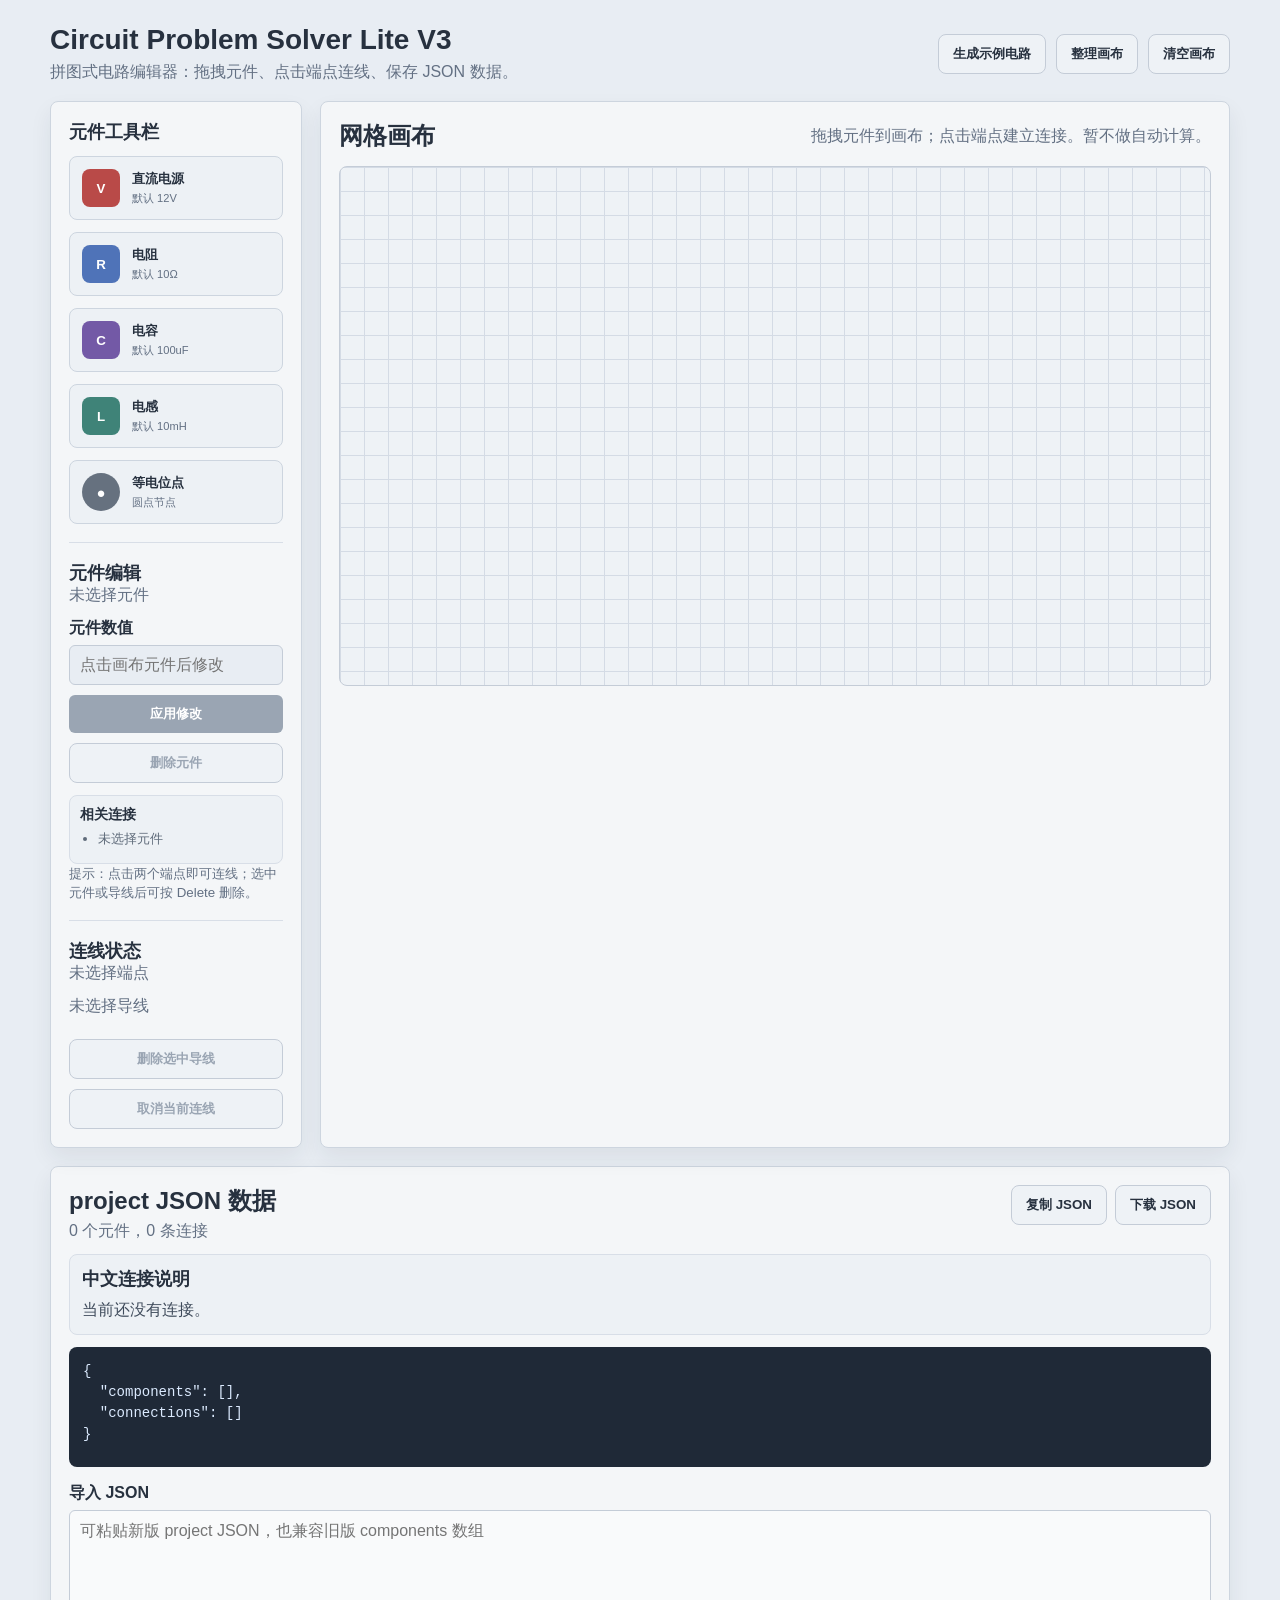
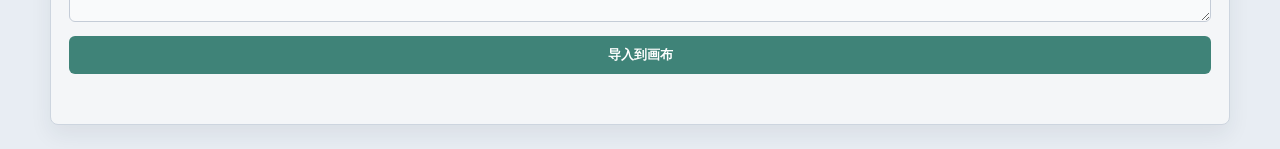
==== circuit-problem-solver-lite/index.html @ d9199112 "Add canvas arrange and connection details" ====
<!DOCTYPE html>
<html lang="zh-CN">
<head>
  <meta charset="UTF-8">
  <meta name="viewport" content="width=device-width, initial-scale=1.0">
  <title>Circuit Problem Solver Lite V3</title>
  <link rel="stylesheet" href="style.css">
</head>
<body>
  <main class="app">
    <header class="topbar">
      <div>
        <h1>Circuit Problem Solver Lite V3</h1>
        <p>拼图式电路编辑器：拖拽元件、点击端点连线、保存 JSON 数据。</p>
      </div>
      <div class="topbar-actions">
        <button id="exampleBtn" class="ghost-button" type="button">生成示例电路</button>
        <button id="arrangeBtn" class="ghost-button" type="button">整理画布</button>
        <button id="clearBtn" class="ghost-button danger" type="button">清空画布</button>
      </div>
    </header>

    <section class="workspace">
      <aside class="toolbar" aria-label="元件工具栏">
        <h2>元件工具栏</h2>

        <!-- 工具栏元件：拖拽到右侧画布即可创建对应元件 -->
        <button class="tool-item source-tool" type="button" data-type="source">
          <span class="tool-symbol">V</span>
          <span>
            <strong>直流电源</strong>
            <small>默认 12V</small>
          </span>
        </button>

        <button class="tool-item resistor-tool" type="button" data-type="resistor">
          <span class="tool-symbol">R</span>
          <span>
            <strong>电阻</strong>
            <small>默认 10Ω</small>
          </span>
        </button>

        <button class="tool-item capacitor-tool" type="button" data-type="capacitor">
          <span class="tool-symbol">C</span>
          <span>
            <strong>电容</strong>
            <small>默认 100uF</small>
          </span>
        </button>

        <button class="tool-item inductor-tool" type="button" data-type="inductor">
          <span class="tool-symbol">L</span>
          <span>
            <strong>电感</strong>
            <small>默认 10mH</small>
          </span>
        </button>

        <button class="tool-item node-tool" type="button" data-type="node">
          <span class="tool-symbol">●</span>
          <span>
            <strong>等电位点</strong>
            <small>圆点节点</small>
          </span>
        </button>

        <div class="editor-panel">
          <h2>元件编辑</h2>
          <p id="selectedName">未选择元件</p>
          <label for="valueInput">元件数值</label>
          <input id="valueInput" type="text" placeholder="点击画布元件后修改" disabled>
          <button id="applyValueBtn" class="apply-button" type="button" disabled>应用修改</button>
          <button id="deleteBtn" class="ghost-button danger full" type="button" disabled>删除元件</button>
          <div class="connection-list">
            <strong>相关连接</strong>
            <ul id="componentConnectionList">
              <li>未选择元件</li>
            </ul>
          </div>
          <small>提示：点击两个端点即可连线；选中元件或导线后可按 Delete 删除。</small>
        </div>

        <div class="editor-panel">
          <h2>连线状态</h2>
          <p id="connectionHint">未选择端点</p>
          <p id="selectedConnectionText">未选择导线</p>
          <button id="deleteConnectionBtn" class="ghost-button danger full" type="button" disabled>删除选中导线</button>
          <button id="cancelConnectionBtn" class="ghost-button full" type="button" disabled>取消当前连线</button>
        </div>
      </aside>

      <section class="canvas-area">
        <div class="canvas-title">
          <h2>网格画布</h2>
          <p>拖拽元件到画布；点击端点建立连接。暂不做自动计算。</p>
        </div>

        <!-- 画布区域：SVG 用于画线，元件由 JavaScript 渲染 -->
        <div id="canvas" class="circuit-canvas" aria-label="电路编辑画布">
          <svg id="wireLayer" class="wire-layer" aria-hidden="true"></svg>
          <div id="componentLayer" class="component-layer"></div>
        </div>
      </section>
    </section>

    <section class="json-panel">
      <div class="json-header">
        <div>
          <h2>project JSON 数据</h2>
          <span id="countText">0 个元件，0 条连接</span>
        </div>
        <div class="json-actions">
          <button id="copyJsonBtn" class="ghost-button" type="button">复制 JSON</button>
          <button id="downloadJsonBtn" class="ghost-button" type="button">下载 JSON</button>
        </div>
      </div>
      <div class="summary-panel">
        <h2>中文连接说明</h2>
        <p id="circuitSummary">当前还没有连接。</p>
      </div>
      <pre id="jsonOutput">{
  "components": [],
  "connections": []
}</pre>

      <div class="import-panel">
        <label for="importInput">导入 JSON</label>
        <textarea id="importInput" rows="5" placeholder="可粘贴新版 project JSON，也兼容旧版 components 数组"></textarea>
        <button id="importJsonBtn" class="apply-button" type="button">导入到画布</button>
        <p id="statusText" class="status-text"></p>
      </div>
    </section>
  </main>

  <script src="script.js"></script>
</body>
</html>
---- circuit-problem-solver-lite/style.css ----
* {
  box-sizing: border-box;
}

body {
  margin: 0;
  min-height: 100vh;
  font-family: Arial, "Microsoft YaHei", sans-serif;
  color: #27313f;
  background: #e8edf3;
}

.app {
  width: min(1180px, calc(100% - 32px));
  margin: 0 auto;
  padding: 24px 0;
}

.topbar {
  display: flex;
  align-items: center;
  justify-content: space-between;
  gap: 16px;
  margin-bottom: 18px;
}

.topbar-actions {
  display: flex;
  gap: 10px;
  flex-wrap: wrap;
  justify-content: flex-end;
}

.topbar h1,
.toolbar h2,
.canvas-title h2,
.json-header h2 {
  margin: 0;
}

.topbar h1 {
  font-size: 28px;
}

.topbar p,
.canvas-title p {
  margin: 6px 0 0;
  color: #637083;
}

.workspace {
  display: grid;
  grid-template-columns: 252px minmax(0, 1fr);
  gap: 18px;
}

.toolbar,
.canvas-area,
.json-panel {
  border: 1px solid #cdd5df;
  border-radius: 8px;
  background: #f4f6f8;
  box-shadow: 0 10px 22px rgba(31, 41, 55, 0.07);
}

.toolbar {
  padding: 18px;
}

.toolbar h2,
.editor-panel h2 {
  font-size: 18px;
}

.tool-item {
  width: 100%;
  display: flex;
  align-items: center;
  gap: 12px;
  margin-top: 12px;
  padding: 12px;
  border: 1px solid #cdd5df;
  border-radius: 8px;
  color: #27313f;
  background: #edf1f5;
  text-align: left;
  cursor: grab;
}

.tool-item:active {
  cursor: grabbing;
}

.tool-item:hover {
  border-color: #5678b9;
  background: #e5ebf3;
}

.tool-symbol {
  width: 38px;
  height: 38px;
  display: inline-flex;
  align-items: center;
  justify-content: center;
  border-radius: 8px;
  color: #ffffff;
  font-weight: 700;
}

.source-tool .tool-symbol,
.component.type-source .component-symbol {
  background: #b94a48;
}

.resistor-tool .tool-symbol,
.component.type-resistor .component-symbol {
  background: #4f73b8;
}

.capacitor-tool .tool-symbol,
.component.type-capacitor .component-symbol {
  background: #7359a6;
}

.inductor-tool .tool-symbol,
.component.type-inductor .component-symbol {
  background: #3f8378;
}

.node-tool .tool-symbol {
  background: #66717f;
  border-radius: 50%;
  font-size: 15px;
}

.tool-item small {
  display: block;
  margin-top: 3px;
  color: #637083;
}

.editor-panel {
  margin-top: 18px;
  padding-top: 18px;
  border-top: 1px solid #d8dee7;
}

.editor-panel p,
.editor-panel small,
.status-text {
  color: #637083;
}

.editor-panel p {
  margin: 0 0 12px;
}

.editor-panel label,
.import-panel label {
  display: block;
  margin-bottom: 6px;
  font-weight: 700;
}

.editor-panel input,
.import-panel textarea {
  width: 100%;
  padding: 10px;
  border: 1px solid #c4ccd7;
  border-radius: 6px;
  background: #f9fafb;
  color: #27313f;
  font: inherit;
}

.editor-panel input:disabled {
  color: #8b96a5;
  background: #e8edf3;
}

.connection-list {
  margin-top: 12px;
  padding: 10px;
  border: 1px solid #d8dee7;
  border-radius: 8px;
  background: #edf1f5;
}

.connection-list strong {
  display: block;
  margin-bottom: 6px;
  font-size: 14px;
}

.connection-list ul {
  margin: 0;
  padding-left: 18px;
}

.connection-list li {
  margin: 4px 0;
  color: #5f6b7a;
  font-size: 13px;
  line-height: 1.45;
}

.apply-button {
  width: 100%;
  margin-top: 10px;
  padding: 10px;
  border: 0;
  border-radius: 6px;
  color: #ffffff;
  background: #3f8378;
  font-weight: 700;
  cursor: pointer;
}

.apply-button:disabled {
  cursor: not-allowed;
  background: #9aa5b3;
}

.ghost-button {
  flex: 0 0 auto;
  padding: 10px 14px;
  border: 1px solid #c4ccd7;
  border-radius: 8px;
  color: #27313f;
  background: #eef2f6;
  font-weight: 700;
  cursor: pointer;
}

.ghost-button:hover {
  border-color: #5678b9;
  color: #395f9e;
}

.ghost-button.danger:hover {
  border-color: #b94a48;
  color: #b94a48;
}

.ghost-button.full {
  width: 100%;
  margin-top: 10px;
}

.ghost-button:disabled {
  color: #9aa5b3;
  cursor: not-allowed;
}

.canvas-area {
  min-width: 0;
  padding: 18px;
}

.canvas-title {
  display: flex;
  align-items: flex-start;
  justify-content: space-between;
  gap: 12px;
  margin-bottom: 14px;
}

.circuit-canvas {
  position: relative;
  min-height: 520px;
  overflow: hidden;
  border: 1px solid #c4ccd7;
  border-radius: 8px;
  background-color: #eef2f6;
  background-image:
    linear-gradient(#d4dbe5 1px, transparent 1px),
    linear-gradient(90deg, #d4dbe5 1px, transparent 1px);
  background-size: 24px 24px;
}

.circuit-canvas.drag-over {
  border-color: #5678b9;
  box-shadow: inset 0 0 0 2px rgba(86, 120, 185, 0.22);
}

.wire-layer,
.component-layer {
  position: absolute;
  inset: 0;
}

.wire-layer {
  width: 100%;
  height: 100%;
  pointer-events: auto;
}

.component-layer {
  pointer-events: none;
}

.connection-line {
  fill: none;
  stroke: #4b5563;
  stroke-width: 4;
  stroke-linecap: square;
  stroke-linejoin: miter;
  cursor: pointer;
  pointer-events: stroke;
}

.connection-line.selected {
  stroke: #b94a48;
  stroke-width: 6;
}

.connection-hit-area {
  fill: none;
  stroke: transparent;
  stroke-width: 16;
  stroke-linecap: square;
  stroke-linejoin: miter;
  cursor: pointer;
  pointer-events: stroke;
}

.component {
  position: absolute;
  width: 116px;
  height: 58px;
  min-width: 0;
  padding: 10px 12px;
  border: 2px solid #334155;
  border-radius: 8px;
  background: #f8fafc;
  box-shadow: 0 8px 18px rgba(15, 23, 42, 0.13);
  cursor: move;
  pointer-events: auto;
  user-select: none;
}

.component.type-node {
  display: flex;
  align-items: center;
  justify-content: center;
  padding: 0;
  border: 0;
  border-radius: 50%;
  background: transparent;
  box-shadow: none;
}

.component.type-node .component-name {
  position: absolute;
  top: 22px;
  left: 50%;
  color: #5f6b7a;
  font-size: 12px;
  transform: translateX(-50%);
}

.component.type-node .component-symbol,
.component.type-node .component-value {
  display: none;
}

.component.type-node.selected {
  border-color: transparent;
  box-shadow: none;
}

.component.type-node.selected .terminal.center {
  box-shadow: 0 0 0 4px rgba(86, 120, 185, 0.22);
}

.component.selected {
  border-color: #5678b9;
  box-shadow: 0 0 0 3px rgba(86, 120, 185, 0.2), 0 8px 18px rgba(15, 23, 42, 0.13);
}

.component-name {
  display: block;
  font-weight: 700;
}

.component-value {
  display: block;
  margin-top: 4px;
  color: #5f6b7a;
  font-size: 14px;
}

.component-symbol {
  position: absolute;
  top: -12px;
  right: -12px;
  width: 28px;
  height: 28px;
  display: inline-flex;
  align-items: center;
  justify-content: center;
  border-radius: 50%;
  color: #ffffff;
  font-size: 13px;
  font-weight: 700;
}

.terminal {
  position: absolute;
  top: 50%;
  width: 14px;
  height: 14px;
  border: 2px solid #27313f;
  border-radius: 50%;
  background: #eef2f6;
  transform: translateY(-50%);
  cursor: crosshair;
  color: #27313f;
  font-size: 10px;
  font-weight: 700;
  line-height: 10px;
  text-align: center;
}

.terminal.left {
  left: -9px;
}

.terminal.right {
  right: -9px;
}

.terminal.center {
  left: 50%;
  top: 50%;
  width: 16px;
  height: 16px;
  background: #66717f;
  transform: translate(-50%, -50%);
  color: transparent;
}

.terminal.active {
  border-color: #b94a48;
  background: #ffd9d6;
}

.json-panel {
  margin-top: 18px;
  padding: 18px;
}

.json-header {
  display: flex;
  align-items: flex-start;
  justify-content: space-between;
  gap: 12px;
  margin-bottom: 12px;
}

.json-actions {
  display: flex;
  gap: 8px;
}

.summary-panel {
  margin-bottom: 12px;
  padding: 12px;
  border: 1px solid #d8dee7;
  border-radius: 8px;
  background: #edf1f5;
}

.summary-panel h2 {
  margin: 0 0 6px;
  font-size: 18px;
}

.summary-panel p {
  margin: 0;
  color: #3f4b5b;
  line-height: 1.6;
}

#countText {
  display: inline-block;
  margin-top: 4px;
  color: #637083;
}

pre {
  min-height: 120px;
  max-height: 280px;
  overflow: auto;
  margin: 0;
  padding: 14px;
  border-radius: 8px;
  color: #dbeafe;
  background: #1f2937;
  font-size: 14px;
  line-height: 1.5;
}

.import-panel {
  margin-top: 16px;
}

.import-panel textarea {
  resize: vertical;
}

.status-text {
  min-height: 22px;
  margin: 10px 0 0;
}

.status-text.error {
  color: #b94a48;
}

.status-text.success {
  color: #3f8378;
}

@media (max-width: 760px) {
  .topbar,
  .canvas-title,
  .json-header {
    flex-direction: column;
    align-items: stretch;
  }

  .topbar-actions {
    justify-content: stretch;
  }

  .topbar-actions .ghost-button {
    width: 100%;
  }

  .workspace {
    grid-template-columns: 1fr;
  }

  .json-actions {
    flex-direction: column;
  }

  .circuit-canvas {
    min-height: 420px;
  }
}
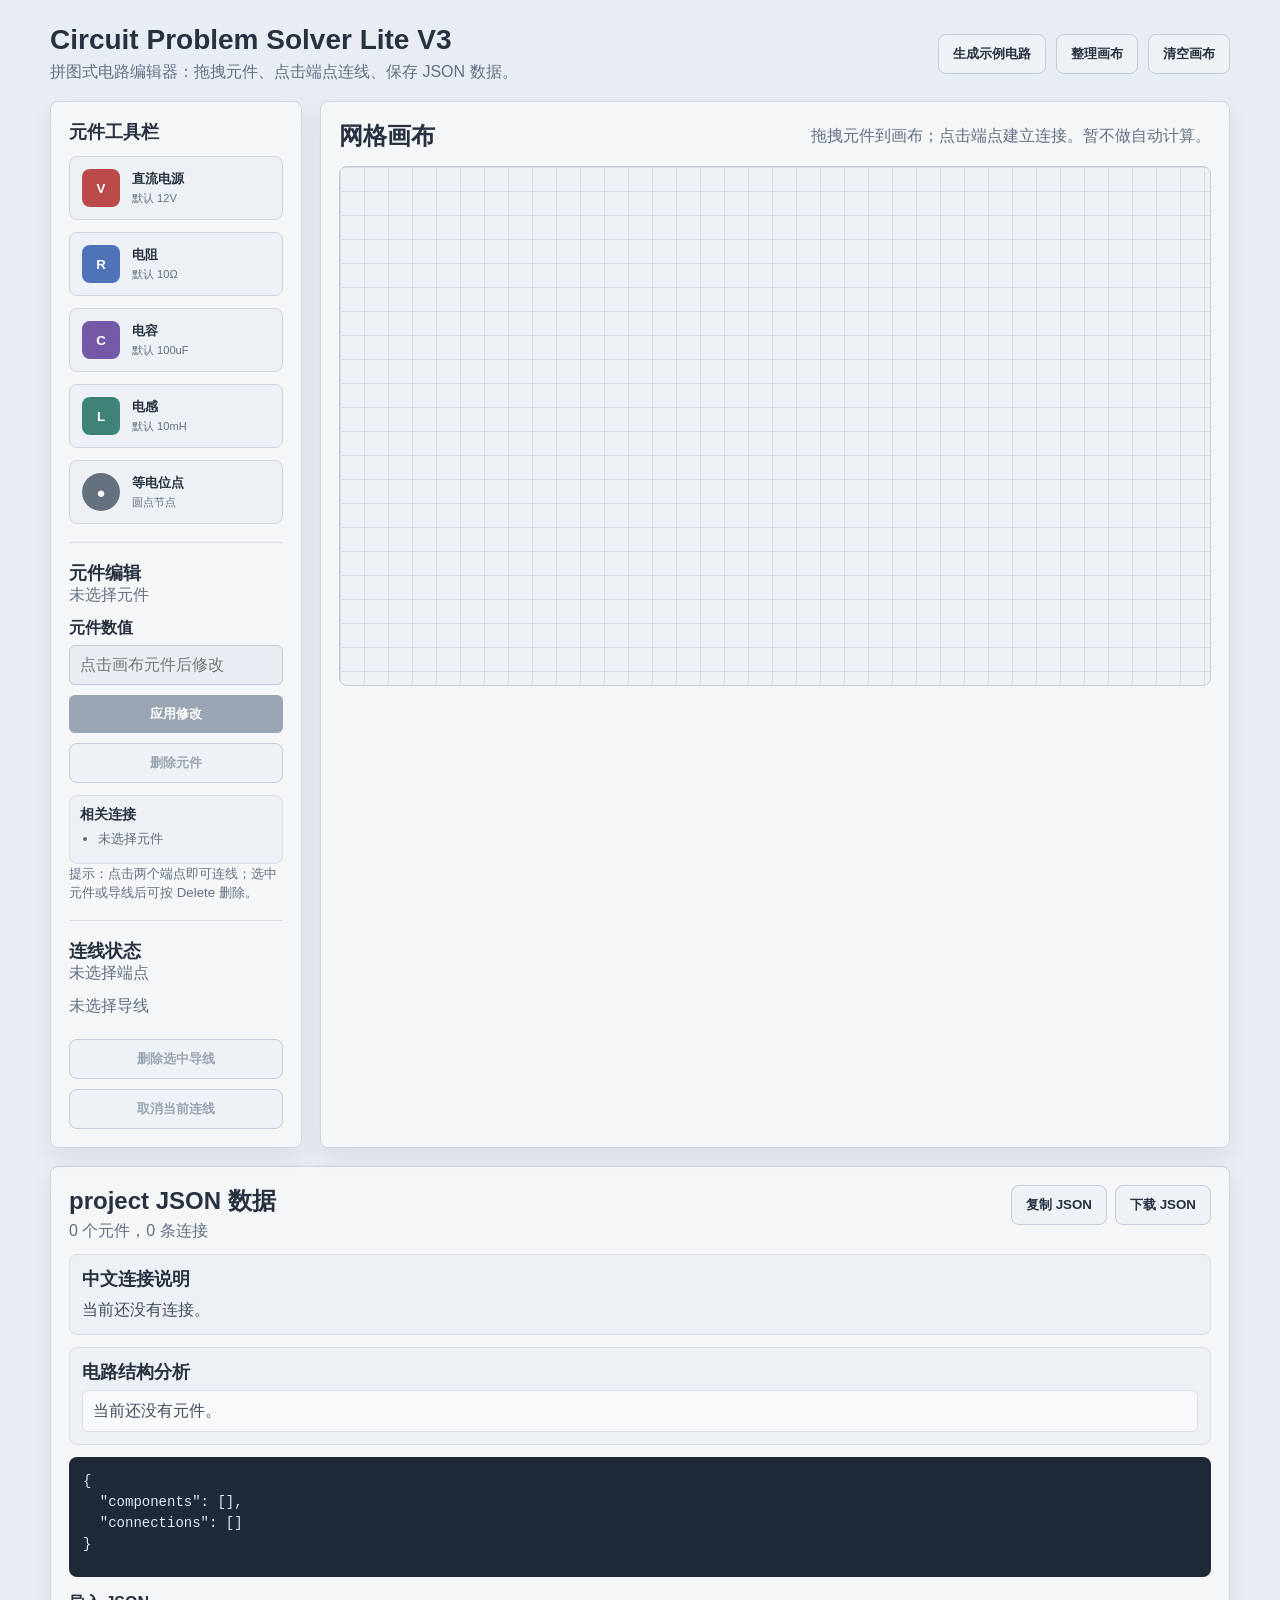
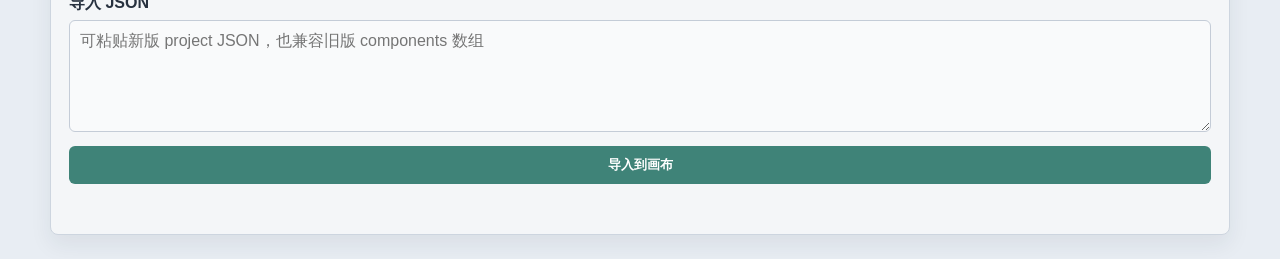
==== commit f955a460: "Add circuit structure analysis" ====
--- a/circuit-problem-solver-lite/index.html
+++ b/circuit-problem-solver-lite/index.html
@@ -119,6 +119,12 @@
         <h2>中文连接说明</h2>
         <p id="circuitSummary">当前还没有连接。</p>
       </div>
+      <div class="summary-panel">
+        <h2>电路结构分析</h2>
+        <ul id="circuitAnalysis" class="analysis-list">
+          <li>当前还没有元件。</li>
+        </ul>
+      </div>
       <pre id="jsonOutput">{
   "components": [],
   "connections": []
--- a/circuit-problem-solver-lite/style.css
+++ b/circuit-problem-solver-lite/style.css
@@ -324,6 +324,21 @@
   pointer-events: stroke;
 }
 
+.wire-handle {
+  fill: #ffffff;
+  stroke: #b94a48;
+  stroke-width: 2;
+  pointer-events: auto;
+}
+
+.wire-handle.horizontal-drag {
+  cursor: ew-resize;
+}
+
+.wire-handle.vertical-drag {
+  cursor: ns-resize;
+}
+
 .component {
   position: absolute;
   width: 116px;
@@ -352,7 +367,7 @@
 
 .component.type-node .component-name {
   position: absolute;
-  top: 22px;
+  top: 31px;
   left: 50%;
   color: #5f6b7a;
   font-size: 12px;
@@ -433,8 +448,8 @@
 .terminal.center {
   left: 50%;
   top: 50%;
-  width: 16px;
-  height: 16px;
+  width: 14px;
+  height: 14px;
   background: #66717f;
   transform: translate(-50%, -50%);
   color: transparent;
@@ -480,6 +495,23 @@
   margin: 0;
   color: #3f4b5b;
   line-height: 1.6;
+}
+
+.analysis-list {
+  display: grid;
+  gap: 8px;
+  margin: 0;
+  padding: 0;
+  list-style: none;
+}
+
+.analysis-list li {
+  padding: 8px 10px;
+  border: 1px solid #d8dee7;
+  border-radius: 6px;
+  color: #3f4b5b;
+  background: #f7f9fb;
+  line-height: 1.5;
 }
 
 #countText {
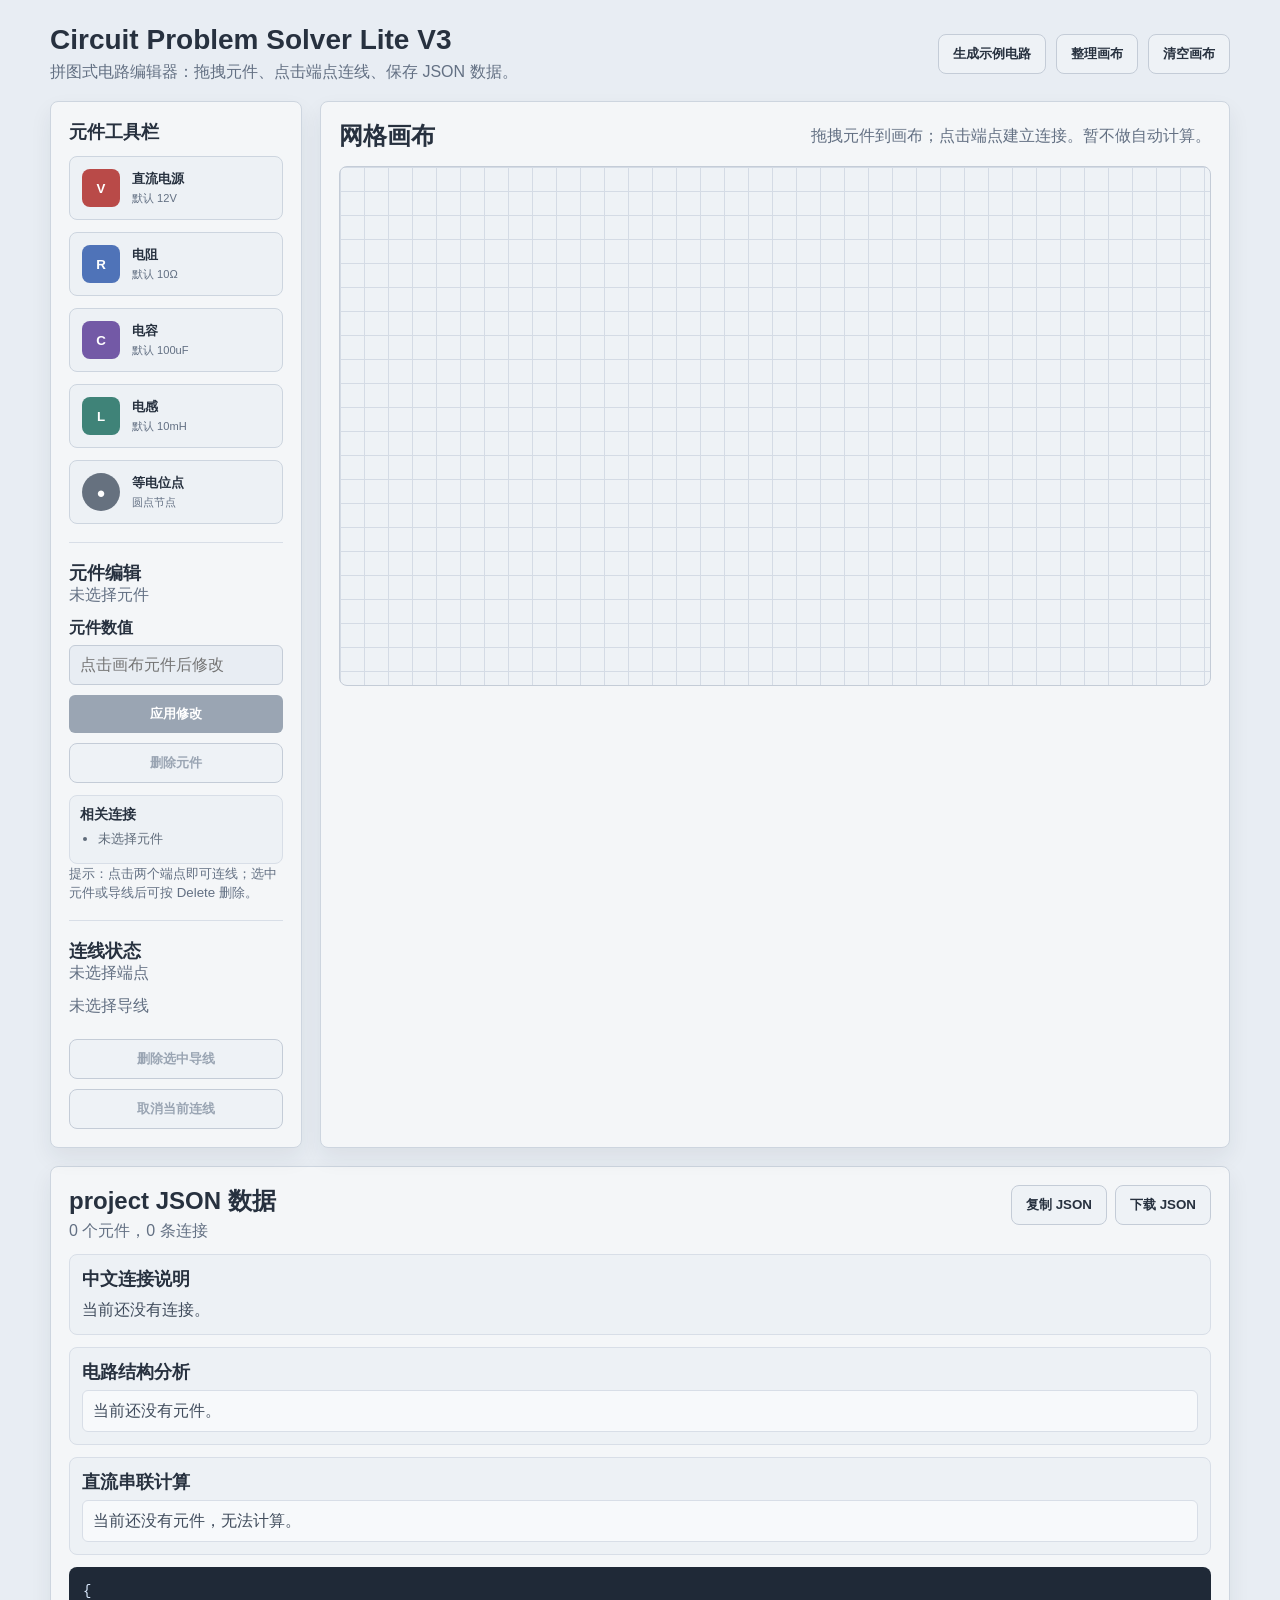
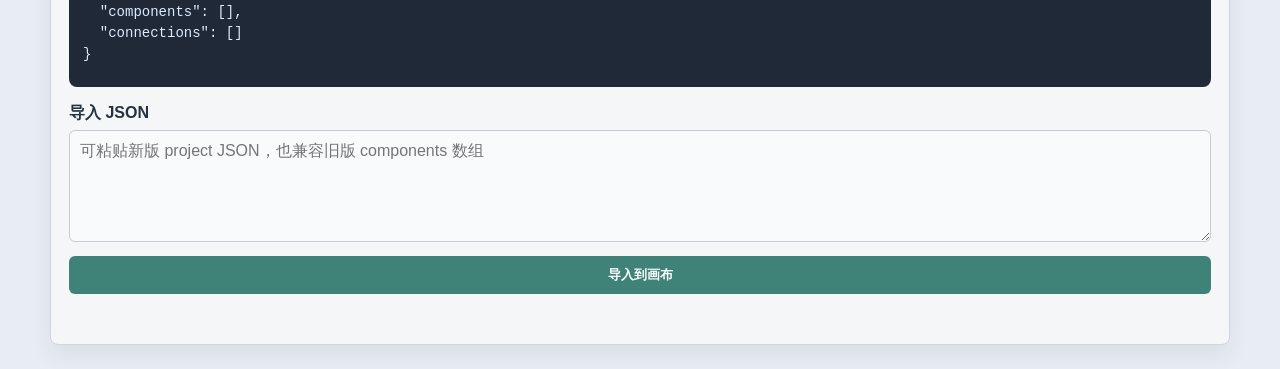
==== commit 9e556609: "Add basic series circuit calculation" ====
--- a/circuit-problem-solver-lite/index.html
+++ b/circuit-problem-solver-lite/index.html
@@ -125,6 +125,12 @@
           <li>当前还没有元件。</li>
         </ul>
       </div>
+      <div class="summary-panel">
+        <h2>直流串联计算</h2>
+        <ul id="calculationResult" class="analysis-list">
+          <li>当前还没有可计算的串联电路。</li>
+        </ul>
+      </div>
       <pre id="jsonOutput">{
   "components": [],
   "connections": []
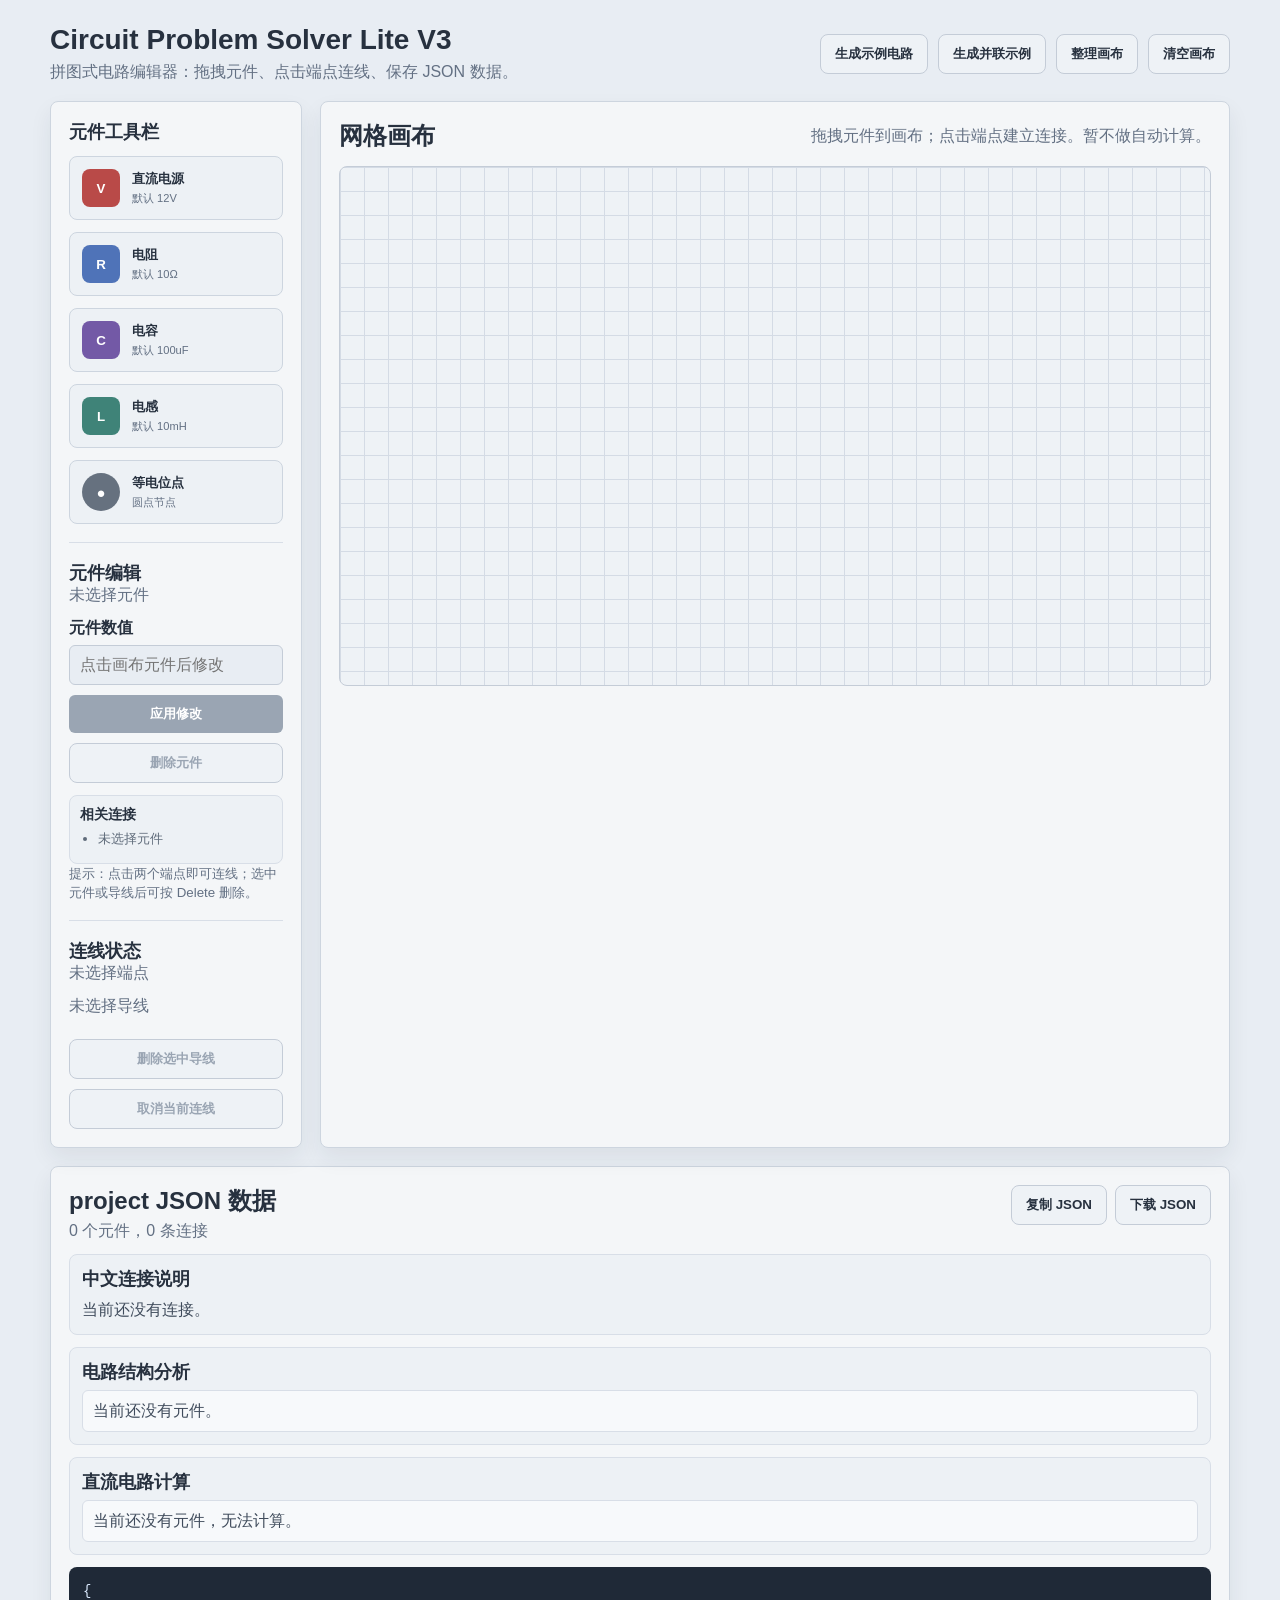
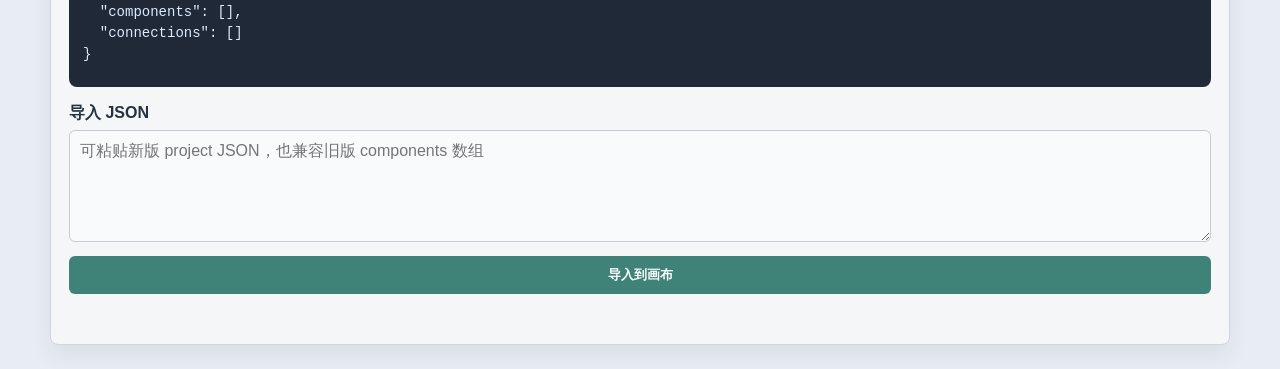
==== commit a6c95b73: "Add basic parallel circuit calculation" ====
--- a/circuit-problem-solver-lite/index.html
+++ b/circuit-problem-solver-lite/index.html
@@ -15,6 +15,7 @@
       </div>
       <div class="topbar-actions">
         <button id="exampleBtn" class="ghost-button" type="button">生成示例电路</button>
+        <button id="parallelExampleBtn" class="ghost-button" type="button">生成并联示例</button>
         <button id="arrangeBtn" class="ghost-button" type="button">整理画布</button>
         <button id="clearBtn" class="ghost-button danger" type="button">清空画布</button>
       </div>
@@ -126,9 +127,9 @@
         </ul>
       </div>
       <div class="summary-panel">
-        <h2>直流串联计算</h2>
+        <h2>直流电路计算</h2>
         <ul id="calculationResult" class="analysis-list">
-          <li>当前还没有可计算的串联电路。</li>
+          <li>当前还没有可计算的直流电路。</li>
         </ul>
       </div>
       <pre id="jsonOutput">{
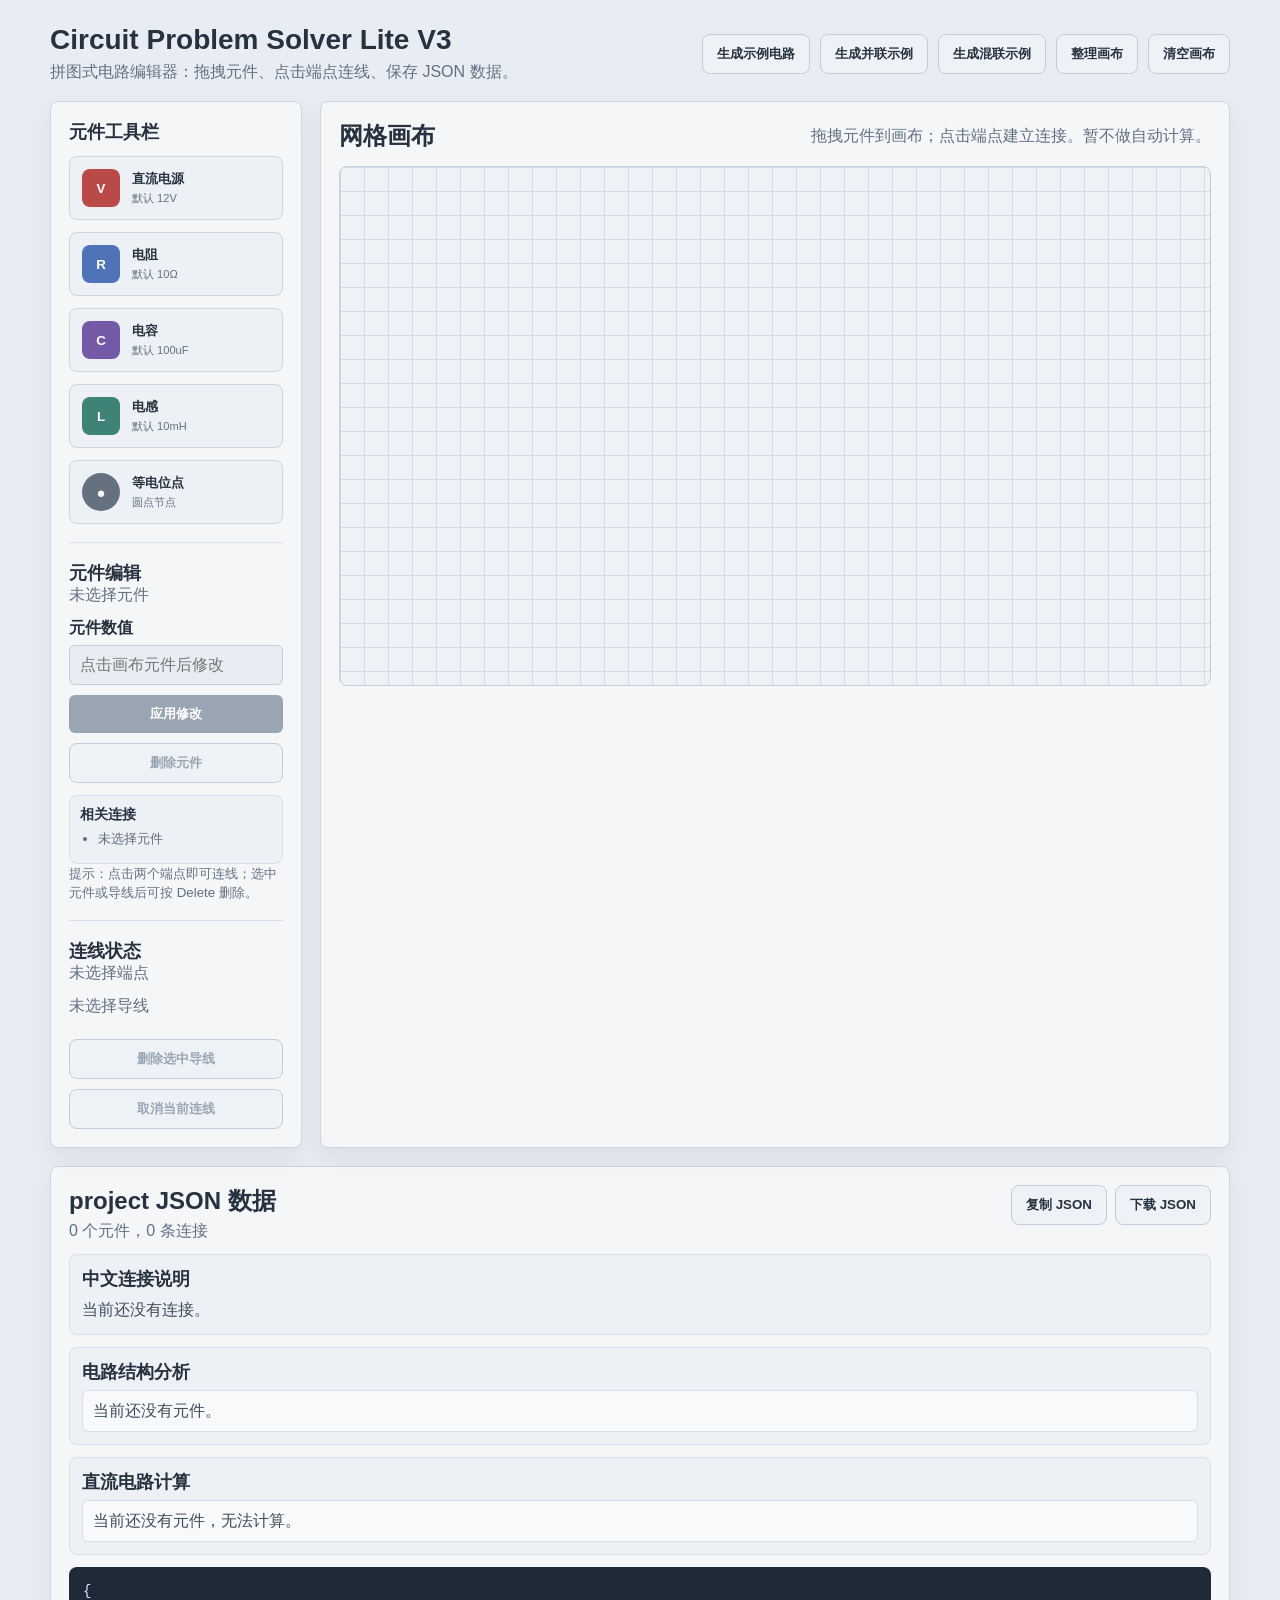
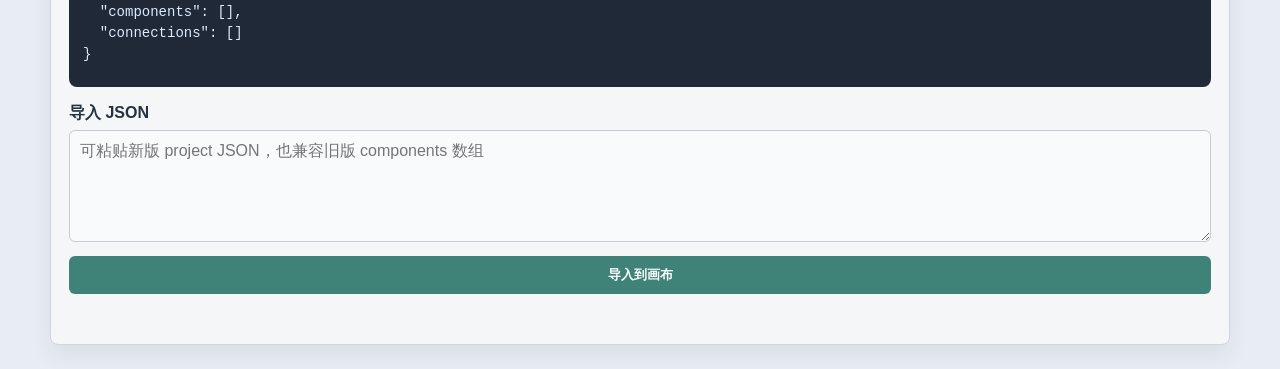
==== commit 9fe417f8: "Add basic mixed circuit calculation" ====
--- a/circuit-problem-solver-lite/index.html
+++ b/circuit-problem-solver-lite/index.html
@@ -16,6 +16,7 @@
       <div class="topbar-actions">
         <button id="exampleBtn" class="ghost-button" type="button">生成示例电路</button>
         <button id="parallelExampleBtn" class="ghost-button" type="button">生成并联示例</button>
+        <button id="mixedExampleBtn" class="ghost-button" type="button">生成混联示例</button>
         <button id="arrangeBtn" class="ghost-button" type="button">整理画布</button>
         <button id="clearBtn" class="ghost-button danger" type="button">清空画布</button>
       </div>
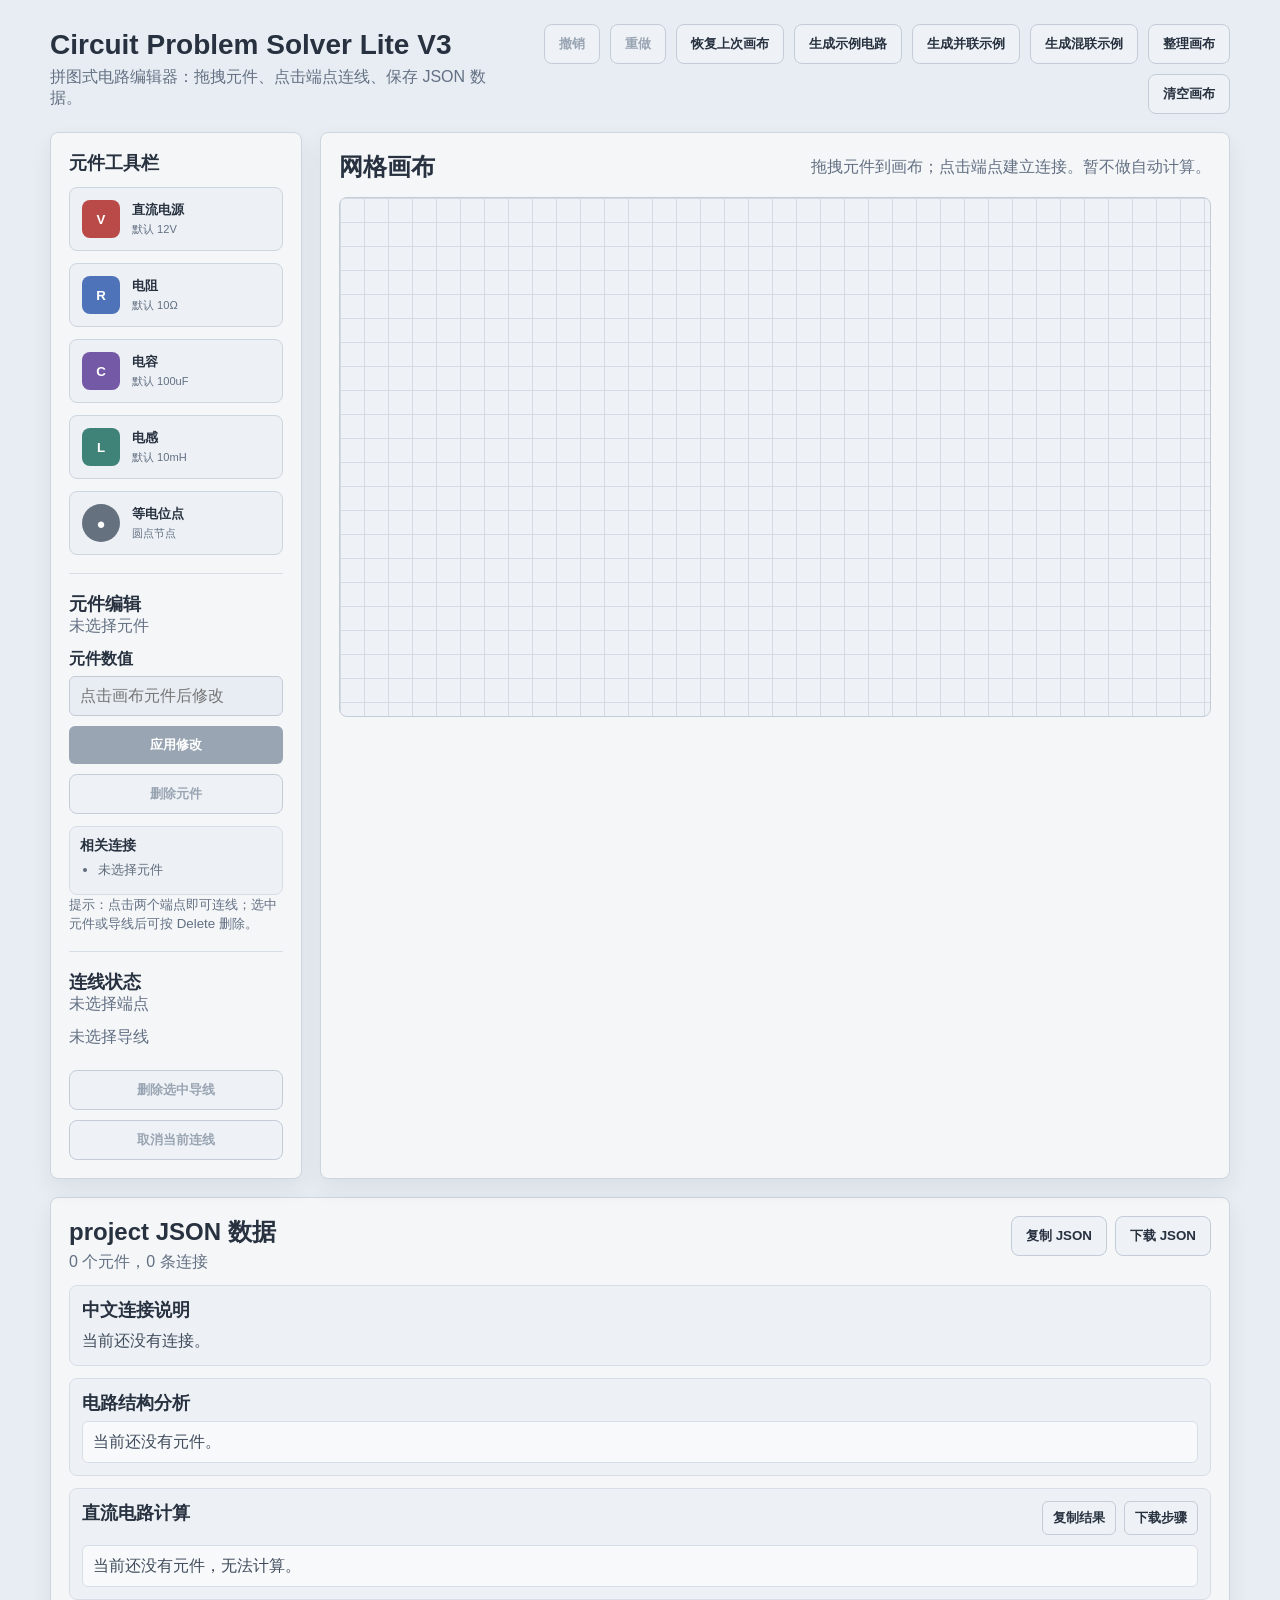
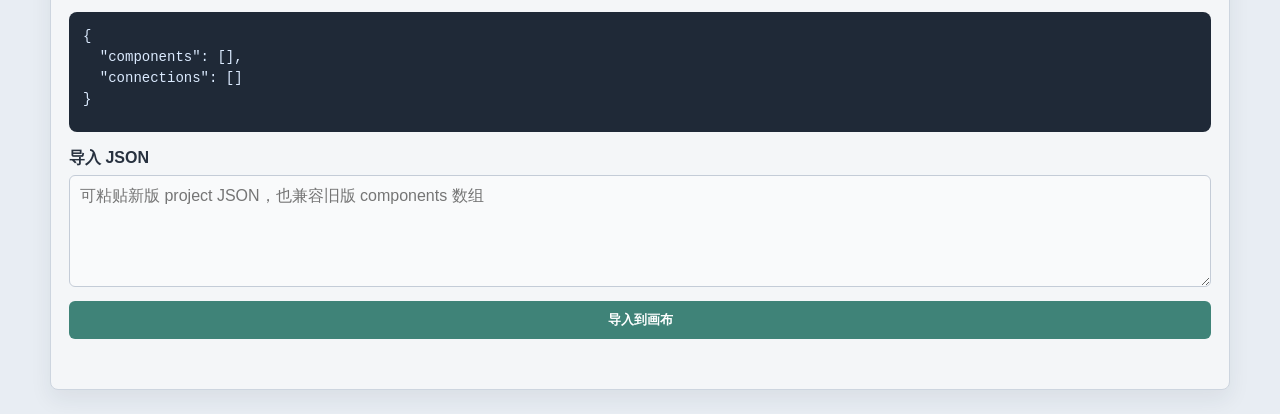
==== commit 887421af: "Add editor history and autosave" ====
--- a/circuit-problem-solver-lite/index.html
+++ b/circuit-problem-solver-lite/index.html
@@ -14,6 +14,9 @@
         <p>拼图式电路编辑器：拖拽元件、点击端点连线、保存 JSON 数据。</p>
       </div>
       <div class="topbar-actions">
+        <button id="undoBtn" class="ghost-button" type="button" disabled>撤销</button>
+        <button id="redoBtn" class="ghost-button" type="button" disabled>重做</button>
+        <button id="restoreSavedBtn" class="ghost-button" type="button">恢复上次画布</button>
         <button id="exampleBtn" class="ghost-button" type="button">生成示例电路</button>
         <button id="parallelExampleBtn" class="ghost-button" type="button">生成并联示例</button>
         <button id="mixedExampleBtn" class="ghost-button" type="button">生成混联示例</button>
@@ -129,6 +132,10 @@
       </div>
       <div class="summary-panel">
         <h2>直流电路计算</h2>
+        <div class="summary-actions calculation-actions">
+          <button id="copyCalculationBtn" class="ghost-button small" type="button">复制结果</button>
+          <button id="downloadCalculationBtn" class="ghost-button small" type="button">下载步骤</button>
+        </div>
         <ul id="calculationResult" class="analysis-list">
           <li>当前还没有可计算的直流电路。</li>
         </ul>
--- a/circuit-problem-solver-lite/style.css
+++ b/circuit-problem-solver-lite/style.css
@@ -491,6 +491,19 @@
   font-size: 18px;
 }
 
+.summary-actions {
+  display: flex;
+  justify-content: flex-end;
+  gap: 8px;
+  margin: -30px 0 10px;
+}
+
+.ghost-button.small {
+  padding: 7px 10px;
+  border-radius: 6px;
+  font-size: 13px;
+}
+
 .summary-panel p {
   margin: 0;
   color: #3f4b5b;
@@ -578,6 +591,15 @@
     flex-direction: column;
   }
 
+  .summary-actions {
+    justify-content: stretch;
+    margin: 8px 0 10px;
+  }
+
+  .summary-actions .ghost-button {
+    flex: 1 1 0;
+  }
+
   .circuit-canvas {
     min-height: 420px;
   }
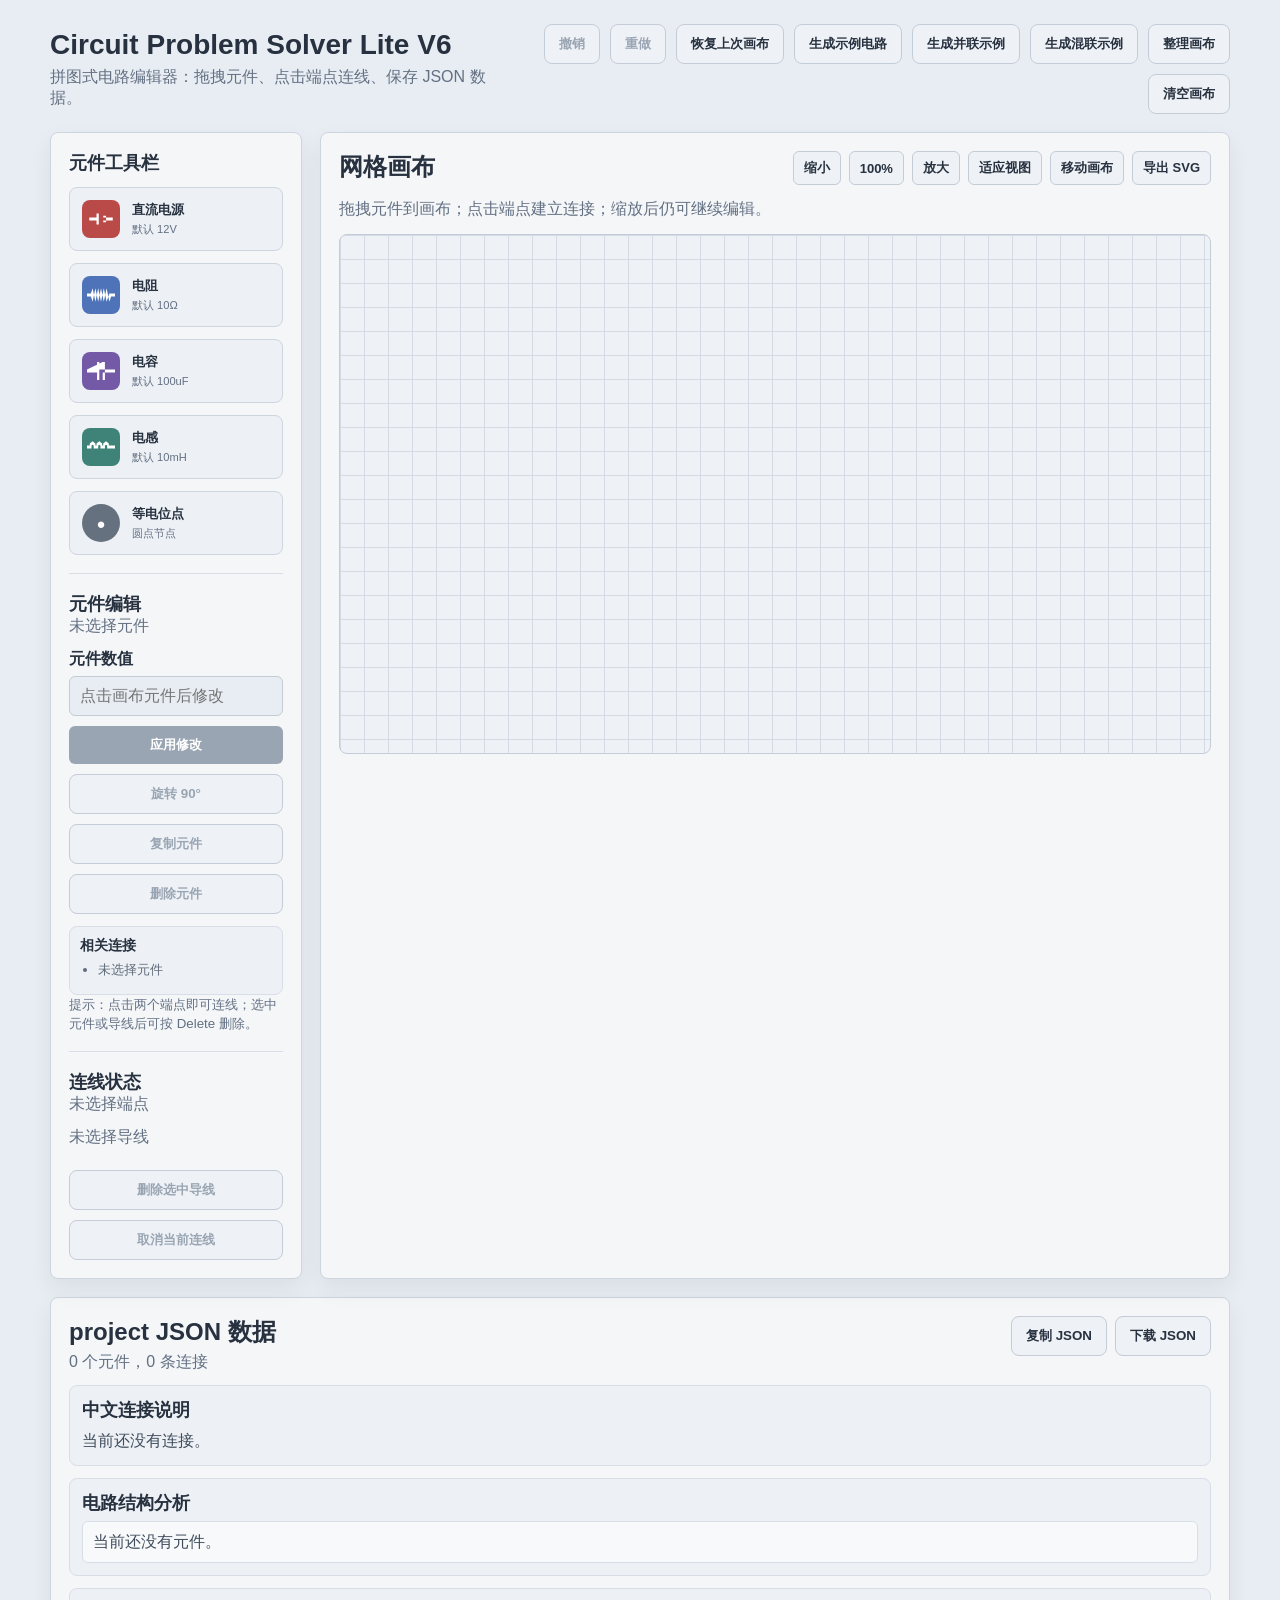
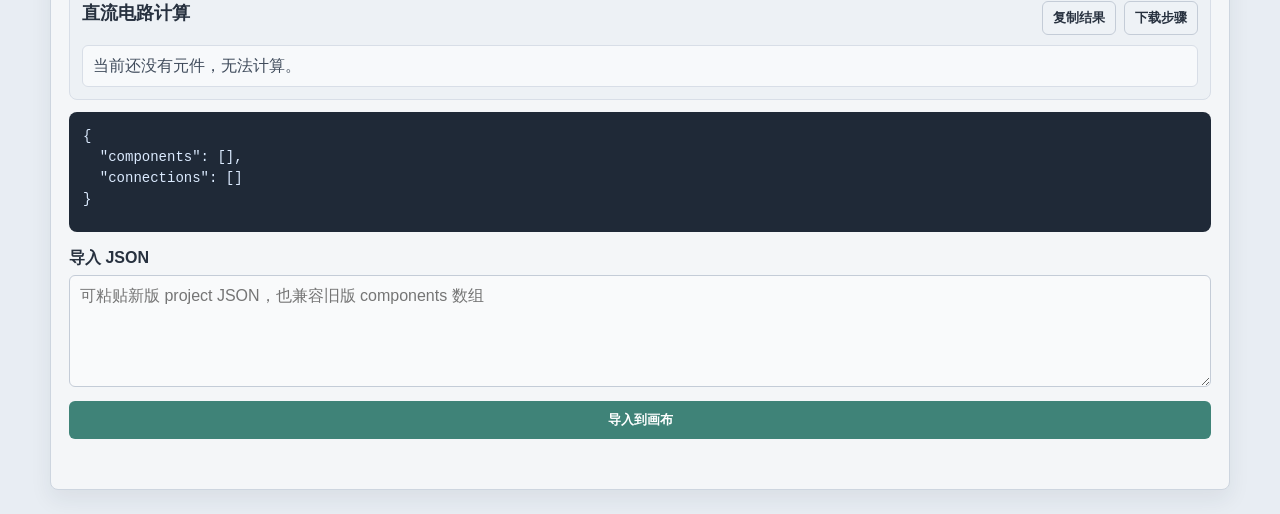
==== commit 9739fbe1: "Improve circuit symbols and examples" ====
--- a/circuit-problem-solver-lite/index.html
+++ b/circuit-problem-solver-lite/index.html
@@ -3,14 +3,14 @@
 <head>
   <meta charset="UTF-8">
   <meta name="viewport" content="width=device-width, initial-scale=1.0">
-  <title>Circuit Problem Solver Lite V3</title>
+  <title>Circuit Problem Solver Lite V6</title>
   <link rel="stylesheet" href="style.css">
 </head>
 <body>
   <main class="app">
     <header class="topbar">
       <div>
-        <h1>Circuit Problem Solver Lite V3</h1>
+        <h1>Circuit Problem Solver Lite V6</h1>
         <p>拼图式电路编辑器：拖拽元件、点击端点连线、保存 JSON 数据。</p>
       </div>
       <div class="topbar-actions">
@@ -31,7 +31,9 @@
 
         <!-- 工具栏元件：拖拽到右侧画布即可创建对应元件 -->
         <button class="tool-item source-tool" type="button" data-type="source">
-          <span class="tool-symbol">V</span>
+          <span class="tool-symbol">
+            <span class="symbol-preview symbol-preview-source"></span>
+          </span>
           <span>
             <strong>直流电源</strong>
             <small>默认 12V</small>
@@ -39,7 +41,9 @@
         </button>
 
         <button class="tool-item resistor-tool" type="button" data-type="resistor">
-          <span class="tool-symbol">R</span>
+          <span class="tool-symbol">
+            <span class="symbol-preview symbol-preview-resistor"></span>
+          </span>
           <span>
             <strong>电阻</strong>
             <small>默认 10Ω</small>
@@ -47,7 +51,9 @@
         </button>
 
         <button class="tool-item capacitor-tool" type="button" data-type="capacitor">
-          <span class="tool-symbol">C</span>
+          <span class="tool-symbol">
+            <span class="symbol-preview symbol-preview-capacitor"></span>
+          </span>
           <span>
             <strong>电容</strong>
             <small>默认 100uF</small>
@@ -55,7 +61,9 @@
         </button>
 
         <button class="tool-item inductor-tool" type="button" data-type="inductor">
-          <span class="tool-symbol">L</span>
+          <span class="tool-symbol">
+            <span class="symbol-preview symbol-preview-inductor"></span>
+          </span>
           <span>
             <strong>电感</strong>
             <small>默认 10mH</small>
@@ -76,6 +84,8 @@
           <label for="valueInput">元件数值</label>
           <input id="valueInput" type="text" placeholder="点击画布元件后修改" disabled>
           <button id="applyValueBtn" class="apply-button" type="button" disabled>应用修改</button>
+          <button id="rotateBtn" class="ghost-button full" type="button" disabled>旋转 90°</button>
+          <button id="duplicateBtn" class="ghost-button full" type="button" disabled>复制元件</button>
           <button id="deleteBtn" class="ghost-button danger full" type="button" disabled>删除元件</button>
           <div class="connection-list">
             <strong>相关连接</strong>
@@ -98,13 +108,23 @@
       <section class="canvas-area">
         <div class="canvas-title">
           <h2>网格画布</h2>
-          <p>拖拽元件到画布；点击端点建立连接。暂不做自动计算。</p>
+          <div class="canvas-tools" aria-label="画布视图工具">
+            <button id="zoomOutBtn" class="ghost-button small" type="button">缩小</button>
+            <button id="zoomResetBtn" class="ghost-button small" type="button">100%</button>
+            <button id="zoomInBtn" class="ghost-button small" type="button">放大</button>
+            <button id="fitViewBtn" class="ghost-button small" type="button">适应视图</button>
+            <button id="panModeBtn" class="ghost-button small" type="button">移动画布</button>
+            <button id="downloadSvgBtn" class="ghost-button small" type="button">导出 SVG</button>
+          </div>
+          <p>拖拽元件到画布；点击端点建立连接；缩放后仍可继续编辑。</p>
         </div>
 
         <!-- 画布区域：SVG 用于画线，元件由 JavaScript 渲染 -->
         <div id="canvas" class="circuit-canvas" aria-label="电路编辑画布">
-          <svg id="wireLayer" class="wire-layer" aria-hidden="true"></svg>
-          <div id="componentLayer" class="component-layer"></div>
+          <div id="canvasViewport" class="canvas-viewport">
+            <svg id="wireLayer" class="wire-layer" aria-hidden="true"></svg>
+            <div id="componentLayer" class="component-layer"></div>
+          </div>
         </div>
       </section>
     </section>
--- a/circuit-problem-solver-lite/style.css
+++ b/circuit-problem-solver-lite/style.css
@@ -105,6 +105,29 @@
   border-radius: 8px;
   color: #ffffff;
   font-weight: 700;
+}
+
+.symbol-preview {
+  width: 28px;
+  height: 18px;
+  display: block;
+  background: currentColor;
+}
+
+.symbol-preview-source {
+  clip-path: polygon(8% 42%, 34% 42%, 34% 20%, 42% 20%, 42% 80%, 34% 80%, 34% 58%, 8% 58%, 8% 42%, 58% 42%, 58% 32%, 68% 32%, 68% 68%, 58% 68%, 58% 58%, 92% 58%, 92% 42%);
+}
+
+.symbol-preview-resistor {
+  clip-path: polygon(0 42%, 14% 42%, 20% 12%, 30% 88%, 40% 12%, 50% 88%, 60% 12%, 70% 88%, 80% 42%, 100% 42%, 100% 58%, 86% 58%, 80% 88%, 70% 12%, 60% 88%, 50% 12%, 40% 88%, 30% 12%, 20% 88%, 14% 58%, 0 58%);
+}
+
+.symbol-preview-capacitor {
+  clip-path: polygon(0 42%, 36% 42%, 36% 0, 44% 0, 44% 100%, 36% 100%, 36% 58%, 0 58%, 0 42%, 56% 0, 64% 0, 64% 100%, 56% 100%, 56% 58%, 100% 58%, 100% 42%, 56% 42%);
+}
+
+.symbol-preview-inductor {
+  clip-path: polygon(0 42%, 10% 42%, 10% 30%, 20% 18%, 30% 30%, 30% 42%, 34% 42%, 34% 30%, 44% 18%, 54% 30%, 54% 42%, 58% 42%, 58% 30%, 68% 18%, 78% 30%, 78% 42%, 100% 42%, 100% 58%, 72% 58%, 72% 42%, 68% 38%, 64% 42%, 64% 58%, 48% 58%, 48% 42%, 44% 38%, 40% 42%, 40% 58%, 24% 58%, 24% 42%, 20% 38%, 16% 42%, 16% 58%, 0 58%);
 }
 
 .source-tool .tool-symbol,
@@ -258,11 +281,21 @@
 }
 
 .canvas-title {
+  display: grid;
+  grid-template-columns: 1fr auto;
+  gap: 8px 12px;
+  margin-bottom: 14px;
+}
+
+.canvas-title p {
+  grid-column: 1 / -1;
+}
+
+.canvas-tools {
   display: flex;
-  align-items: flex-start;
-  justify-content: space-between;
-  gap: 12px;
-  margin-bottom: 14px;
+  flex-wrap: wrap;
+  justify-content: flex-end;
+  gap: 8px;
 }
 
 .circuit-canvas {
@@ -278,15 +311,30 @@
   background-size: 24px 24px;
 }
 
+.circuit-canvas.pan-mode {
+  cursor: grab;
+}
+
+.circuit-canvas.panning {
+  cursor: grabbing;
+}
+
 .circuit-canvas.drag-over {
   border-color: #5678b9;
   box-shadow: inset 0 0 0 2px rgba(86, 120, 185, 0.22);
 }
 
+.canvas-viewport,
 .wire-layer,
 .component-layer {
   position: absolute;
   inset: 0;
+  width: 2200px;
+  height: 1400px;
+}
+
+.canvas-viewport {
+  transform-origin: 0 0;
 }
 
 .wire-layer {
@@ -352,6 +400,108 @@
   cursor: move;
   pointer-events: auto;
   user-select: none;
+  transform-origin: center;
+}
+
+.schematic-body {
+  position: absolute;
+  left: 16px;
+  right: 16px;
+  top: 16px;
+  height: 20px;
+  pointer-events: none;
+}
+
+.schematic-lead {
+  position: absolute;
+  top: 9px;
+  height: 2px;
+  background: #27313f;
+}
+
+.schematic-lead.left {
+  left: 0;
+  width: 22px;
+}
+
+.schematic-lead.right {
+  right: 0;
+  width: 22px;
+}
+
+.schematic-resistor .zigzag {
+  position: absolute;
+  left: 20px;
+  right: 20px;
+  top: 1px;
+  height: 18px;
+  background: #27313f;
+  clip-path: polygon(0 46%, 10% 46%, 16% 0, 28% 100%, 40% 0, 52% 100%, 64% 0, 76% 100%, 84% 46%, 100% 46%, 100% 58%, 90% 58%, 84% 100%, 76% 0, 64% 100%, 52% 0, 40% 100%, 28% 0, 16% 100%, 10% 58%, 0 58%);
+}
+
+.schematic-capacitor .plate {
+  position: absolute;
+  top: 0;
+  width: 3px;
+  height: 20px;
+  background: #27313f;
+}
+
+.schematic-capacitor .plate.left {
+  left: 43px;
+}
+
+.schematic-capacitor .plate.right {
+  right: 43px;
+}
+
+.schematic-inductor .coil {
+  position: absolute;
+  top: 2px;
+  width: 18px;
+  height: 18px;
+  border: 2px solid #27313f;
+  border-bottom-color: transparent;
+  border-radius: 50%;
+}
+
+.schematic-inductor .coil.one {
+  left: 28px;
+}
+
+.schematic-inductor .coil.two {
+  left: 43px;
+}
+
+.schematic-inductor .coil.three {
+  left: 58px;
+}
+
+.schematic-source .source-circle {
+  position: absolute;
+  left: 34px;
+  top: -4px;
+  width: 28px;
+  height: 28px;
+  border: 2px solid #27313f;
+  border-radius: 50%;
+  background: #f8fafc;
+}
+
+.schematic-source .source-mark {
+  position: absolute;
+  top: -8px;
+  color: #27313f;
+  font-size: 14px;
+  font-weight: 700;
+}
+
+.schematic-source .source-mark.negative {
+  left: 21px;
+}
+
+.schematic-source .source-mark.positive {
+  right: 20px;
 }
 
 .component.type-node {
@@ -394,30 +544,29 @@
 }
 
 .component-name {
+  position: absolute;
+  left: 12px;
+  bottom: 8px;
   display: block;
   font-weight: 700;
 }
 
 .component-value {
+  position: absolute;
+  right: 12px;
+  bottom: 8px;
   display: block;
-  margin-top: 4px;
+  max-width: 58px;
+  overflow: hidden;
   color: #5f6b7a;
   font-size: 14px;
+  text-align: right;
+  text-overflow: ellipsis;
+  white-space: nowrap;
 }
 
 .component-symbol {
-  position: absolute;
-  top: -12px;
-  right: -12px;
-  width: 28px;
-  height: 28px;
-  display: inline-flex;
-  align-items: center;
-  justify-content: center;
-  border-radius: 50%;
-  color: #ffffff;
-  font-size: 13px;
-  font-weight: 700;
+  display: none;
 }
 
 .terminal {
@@ -504,6 +653,12 @@
   font-size: 13px;
 }
 
+.ghost-button.active {
+  border-color: #3f8378;
+  color: #2f6f65;
+  background: #e2f0ed;
+}
+
 .summary-panel p {
   margin: 0;
   color: #3f4b5b;
@@ -569,12 +724,23 @@
 
 @media (max-width: 760px) {
   .topbar,
-  .canvas-title,
   .json-header {
     flex-direction: column;
     align-items: stretch;
   }
 
+  .canvas-title {
+    grid-template-columns: 1fr;
+  }
+
+  .canvas-tools {
+    justify-content: stretch;
+  }
+
+  .canvas-tools .ghost-button {
+    flex: 1 1 auto;
+  }
+
   .topbar-actions {
     justify-content: stretch;
   }
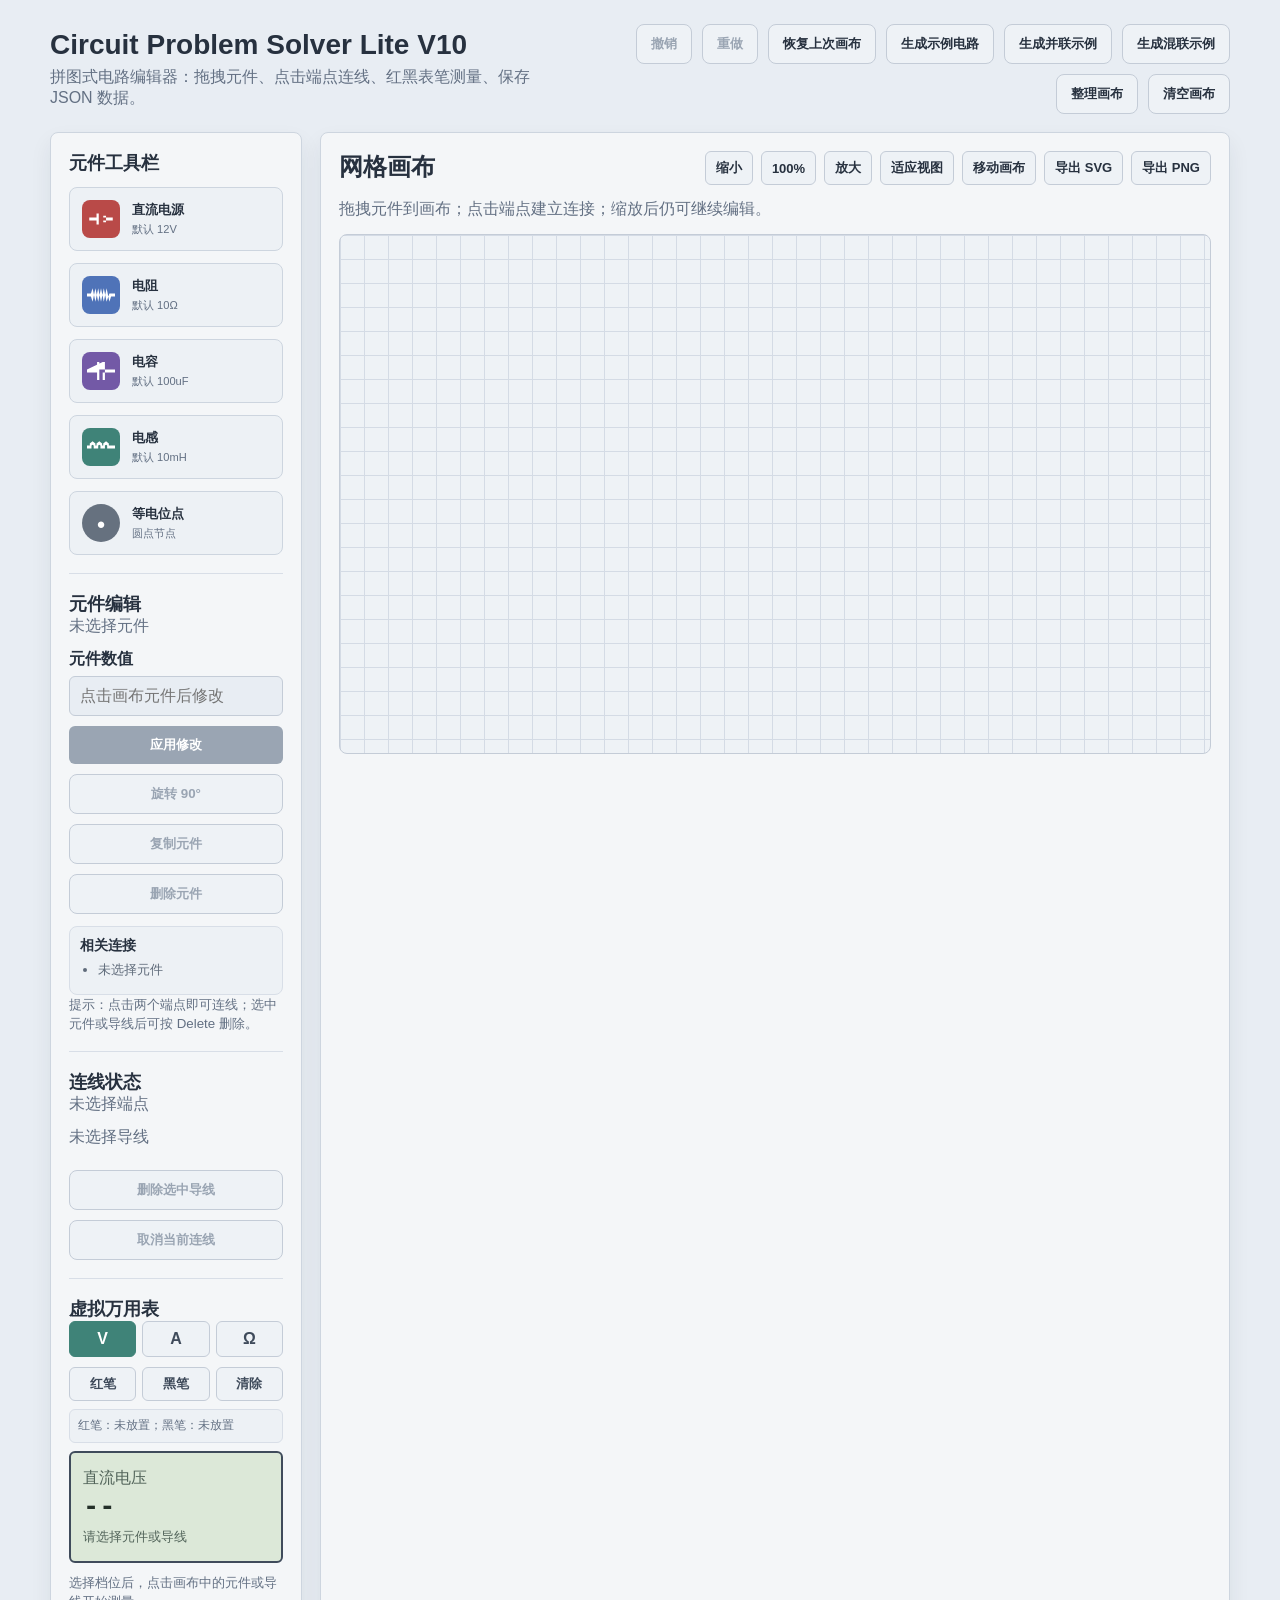
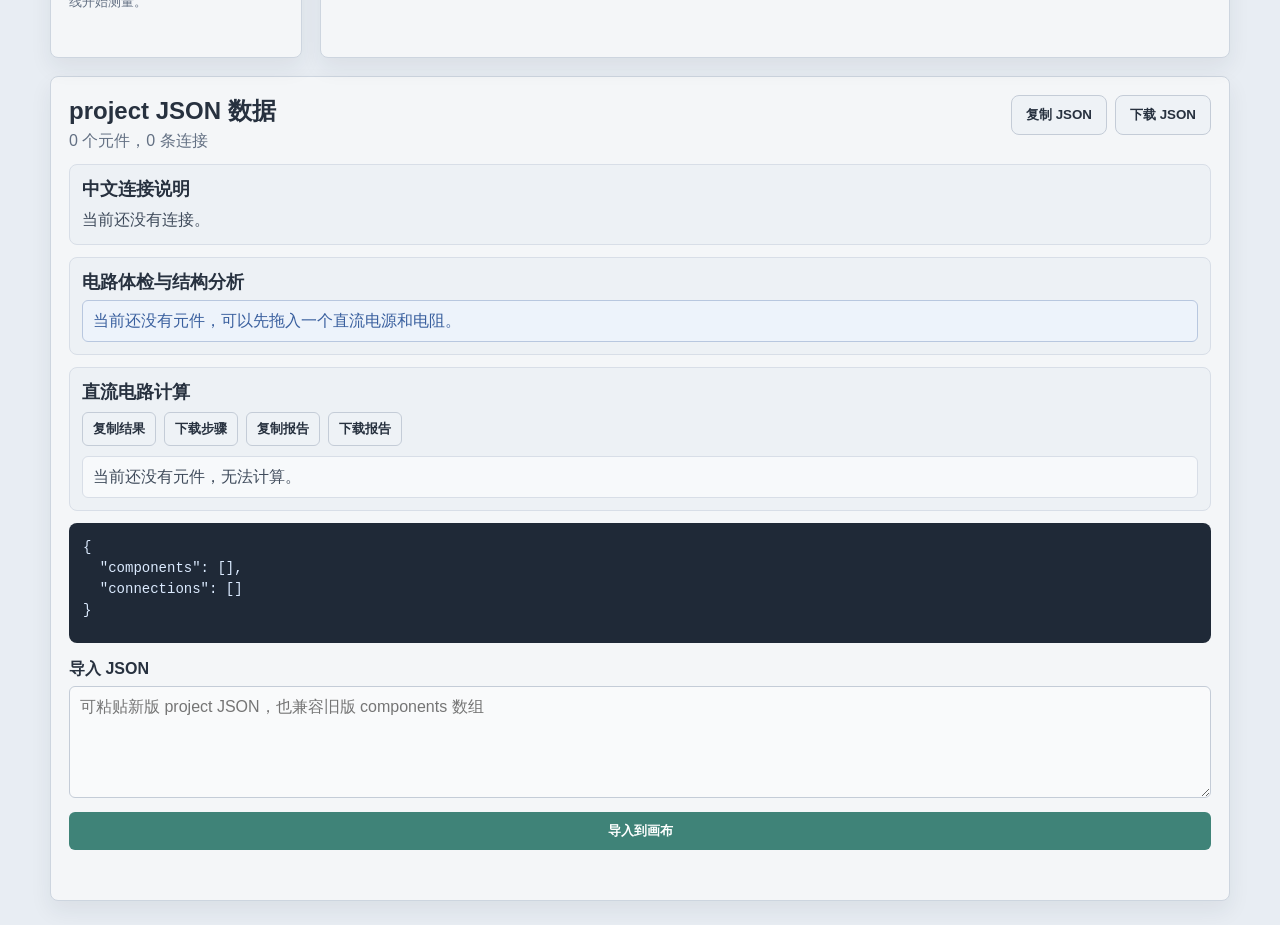
==== commit 78ff5a04: "Add circuit editor V10 probes and reports" ====
--- a/circuit-problem-solver-lite/index.html
+++ b/circuit-problem-solver-lite/index.html
@@ -3,15 +3,15 @@
 <head>
   <meta charset="UTF-8">
   <meta name="viewport" content="width=device-width, initial-scale=1.0">
-  <title>Circuit Problem Solver Lite V6</title>
+  <title>Circuit Problem Solver Lite V10</title>
   <link rel="stylesheet" href="style.css">
 </head>
 <body>
   <main class="app">
     <header class="topbar">
       <div>
-        <h1>Circuit Problem Solver Lite V6</h1>
-        <p>拼图式电路编辑器：拖拽元件、点击端点连线、保存 JSON 数据。</p>
+        <h1>Circuit Problem Solver Lite V10</h1>
+        <p>拼图式电路编辑器：拖拽元件、点击端点连线、红黑表笔测量、保存 JSON 数据。</p>
       </div>
       <div class="topbar-actions">
         <button id="undoBtn" class="ghost-button" type="button" disabled>撤销</button>
@@ -103,6 +103,27 @@
           <button id="deleteConnectionBtn" class="ghost-button danger full" type="button" disabled>删除选中导线</button>
           <button id="cancelConnectionBtn" class="ghost-button full" type="button" disabled>取消当前连线</button>
         </div>
+
+        <div class="editor-panel multimeter-panel">
+          <h2>虚拟万用表</h2>
+          <div class="meter-modes" role="group" aria-label="万用表档位">
+            <button class="meter-mode active" type="button" data-meter-mode="voltage">V</button>
+            <button class="meter-mode" type="button" data-meter-mode="current">A</button>
+            <button class="meter-mode" type="button" data-meter-mode="resistance">Ω</button>
+          </div>
+          <div class="probe-tools" role="group" aria-label="万用表表笔">
+            <button id="redProbeBtn" class="probe-button probe-red" type="button">红笔</button>
+            <button id="blackProbeBtn" class="probe-button probe-black" type="button">黑笔</button>
+            <button id="clearProbeBtn" class="probe-button" type="button">清除</button>
+          </div>
+          <p id="probeStatusText" class="probe-status">红黑表笔未放置。</p>
+          <div class="meter-screen" aria-live="polite">
+            <span id="meterModeLabel">直流电压</span>
+            <strong id="meterReading">--</strong>
+            <small id="meterTarget">请选择元件或导线</small>
+          </div>
+          <p id="meterExplanation" class="meter-explanation">选择档位后，点击画布中的元件或导线开始测量。</p>
+        </div>
       </aside>
 
       <section class="canvas-area">
@@ -115,6 +136,7 @@
             <button id="fitViewBtn" class="ghost-button small" type="button">适应视图</button>
             <button id="panModeBtn" class="ghost-button small" type="button">移动画布</button>
             <button id="downloadSvgBtn" class="ghost-button small" type="button">导出 SVG</button>
+            <button id="downloadPngBtn" class="ghost-button small" type="button">导出 PNG</button>
           </div>
           <p>拖拽元件到画布；点击端点建立连接；缩放后仍可继续编辑。</p>
         </div>
@@ -145,7 +167,7 @@
         <p id="circuitSummary">当前还没有连接。</p>
       </div>
       <div class="summary-panel">
-        <h2>电路结构分析</h2>
+        <h2>电路体检与结构分析</h2>
         <ul id="circuitAnalysis" class="analysis-list">
           <li>当前还没有元件。</li>
         </ul>
@@ -155,6 +177,8 @@
         <div class="summary-actions calculation-actions">
           <button id="copyCalculationBtn" class="ghost-button small" type="button">复制结果</button>
           <button id="downloadCalculationBtn" class="ghost-button small" type="button">下载步骤</button>
+          <button id="copyReportBtn" class="ghost-button small" type="button">复制报告</button>
+          <button id="downloadReportBtn" class="ghost-button small" type="button">下载报告</button>
         </div>
         <ul id="calculationResult" class="analysis-list">
           <li>当前还没有可计算的直流电路。</li>
@@ -174,6 +198,6 @@
     </section>
   </main>
 
-  <script src="script.js"></script>
+  <script src="script.js?v=10"></script>
 </body>
 </html>
--- a/circuit-problem-solver-lite/style.css
+++ b/circuit-problem-solver-lite/style.css
@@ -227,6 +227,110 @@
   line-height: 1.45;
 }
 
+.meter-modes {
+  display: grid;
+  grid-template-columns: repeat(3, 1fr);
+  gap: 6px;
+  margin-bottom: 10px;
+}
+
+.probe-tools {
+  display: grid;
+  grid-template-columns: repeat(3, 1fr);
+  gap: 6px;
+  margin-bottom: 8px;
+}
+
+.meter-mode {
+  min-height: 36px;
+  border: 1px solid #c4ccd7;
+  border-radius: 6px;
+  color: #3f4b5b;
+  background: #eef2f6;
+  font: inherit;
+  font-weight: 700;
+  cursor: pointer;
+}
+
+.probe-button {
+  min-height: 34px;
+  border: 1px solid #c4ccd7;
+  border-radius: 6px;
+  color: #3f4b5b;
+  background: #eef2f6;
+  font: inherit;
+  font-size: 13px;
+  font-weight: 700;
+  cursor: pointer;
+}
+
+.probe-button.active {
+  border-color: #334155;
+  box-shadow: inset 0 0 0 2px rgba(51, 65, 85, 0.14);
+}
+
+.probe-button.probe-red.active {
+  border-color: #b94a48;
+  color: #8e3734;
+  background: #fff0ee;
+}
+
+.probe-button.probe-black.active {
+  border-color: #27313f;
+  color: #27313f;
+  background: #e4e8ee;
+}
+
+.meter-mode.active {
+  border-color: #3f8378;
+  color: #ffffff;
+  background: #3f8378;
+}
+
+.probe-status {
+  min-height: 34px;
+  margin: 0 0 8px !important;
+  padding: 7px 8px;
+  border: 1px solid #d8dee7;
+  border-radius: 6px;
+  background: #edf1f5;
+  font-size: 12px;
+  line-height: 1.45;
+}
+
+.meter-screen {
+  min-height: 112px;
+  display: flex;
+  flex-direction: column;
+  justify-content: center;
+  padding: 12px;
+  border: 2px solid #3f4b5b;
+  border-radius: 6px;
+  color: #243029;
+  background: #dce8d8;
+  font-family: Consolas, "Microsoft YaHei", monospace;
+}
+
+.meter-screen span,
+.meter-screen small {
+  color: #52645a;
+}
+
+.meter-screen strong {
+  display: block;
+  margin: 5px 0;
+  overflow-wrap: anywhere;
+  font-size: 27px;
+  line-height: 1.1;
+}
+
+.meter-explanation {
+  min-height: 54px;
+  margin-top: 10px !important;
+  font-size: 13px;
+  line-height: 1.5;
+}
+
 .apply-button {
   width: 100%;
   margin-top: 10px;
@@ -609,6 +713,24 @@
   background: #ffd9d6;
 }
 
+.terminal.warning {
+  border-color: #b94a48;
+  background: #ffe5e2;
+  box-shadow: 0 0 0 4px rgba(185, 74, 72, 0.2);
+}
+
+.terminal.probe-red {
+  border-color: #b94a48;
+  background: #ffefed;
+  box-shadow: 0 0 0 5px rgba(185, 74, 72, 0.18);
+}
+
+.terminal.probe-black {
+  border-color: #111827;
+  background: #e5e7eb;
+  box-shadow: 0 0 0 5px rgba(17, 24, 39, 0.16);
+}
+
 .json-panel {
   margin-top: 18px;
   padding: 18px;
@@ -645,6 +767,12 @@
   justify-content: flex-end;
   gap: 8px;
   margin: -30px 0 10px;
+}
+
+.calculation-actions {
+  flex-wrap: wrap;
+  justify-content: flex-start;
+  margin: 8px 0 10px;
 }
 
 .ghost-button.small {
@@ -680,6 +808,24 @@
   color: #3f4b5b;
   background: #f7f9fb;
   line-height: 1.5;
+}
+
+.analysis-list li.analysis-success {
+  border-color: #9bc8bd;
+  color: #28645b;
+  background: #e7f3f0;
+}
+
+.analysis-list li.analysis-warning {
+  border-color: #dfaaa5;
+  color: #8e3734;
+  background: #fff0ee;
+}
+
+.analysis-list li.analysis-info {
+  border-color: #b8c7df;
+  color: #395f9e;
+  background: #edf3fb;
 }
 
 #countText {
